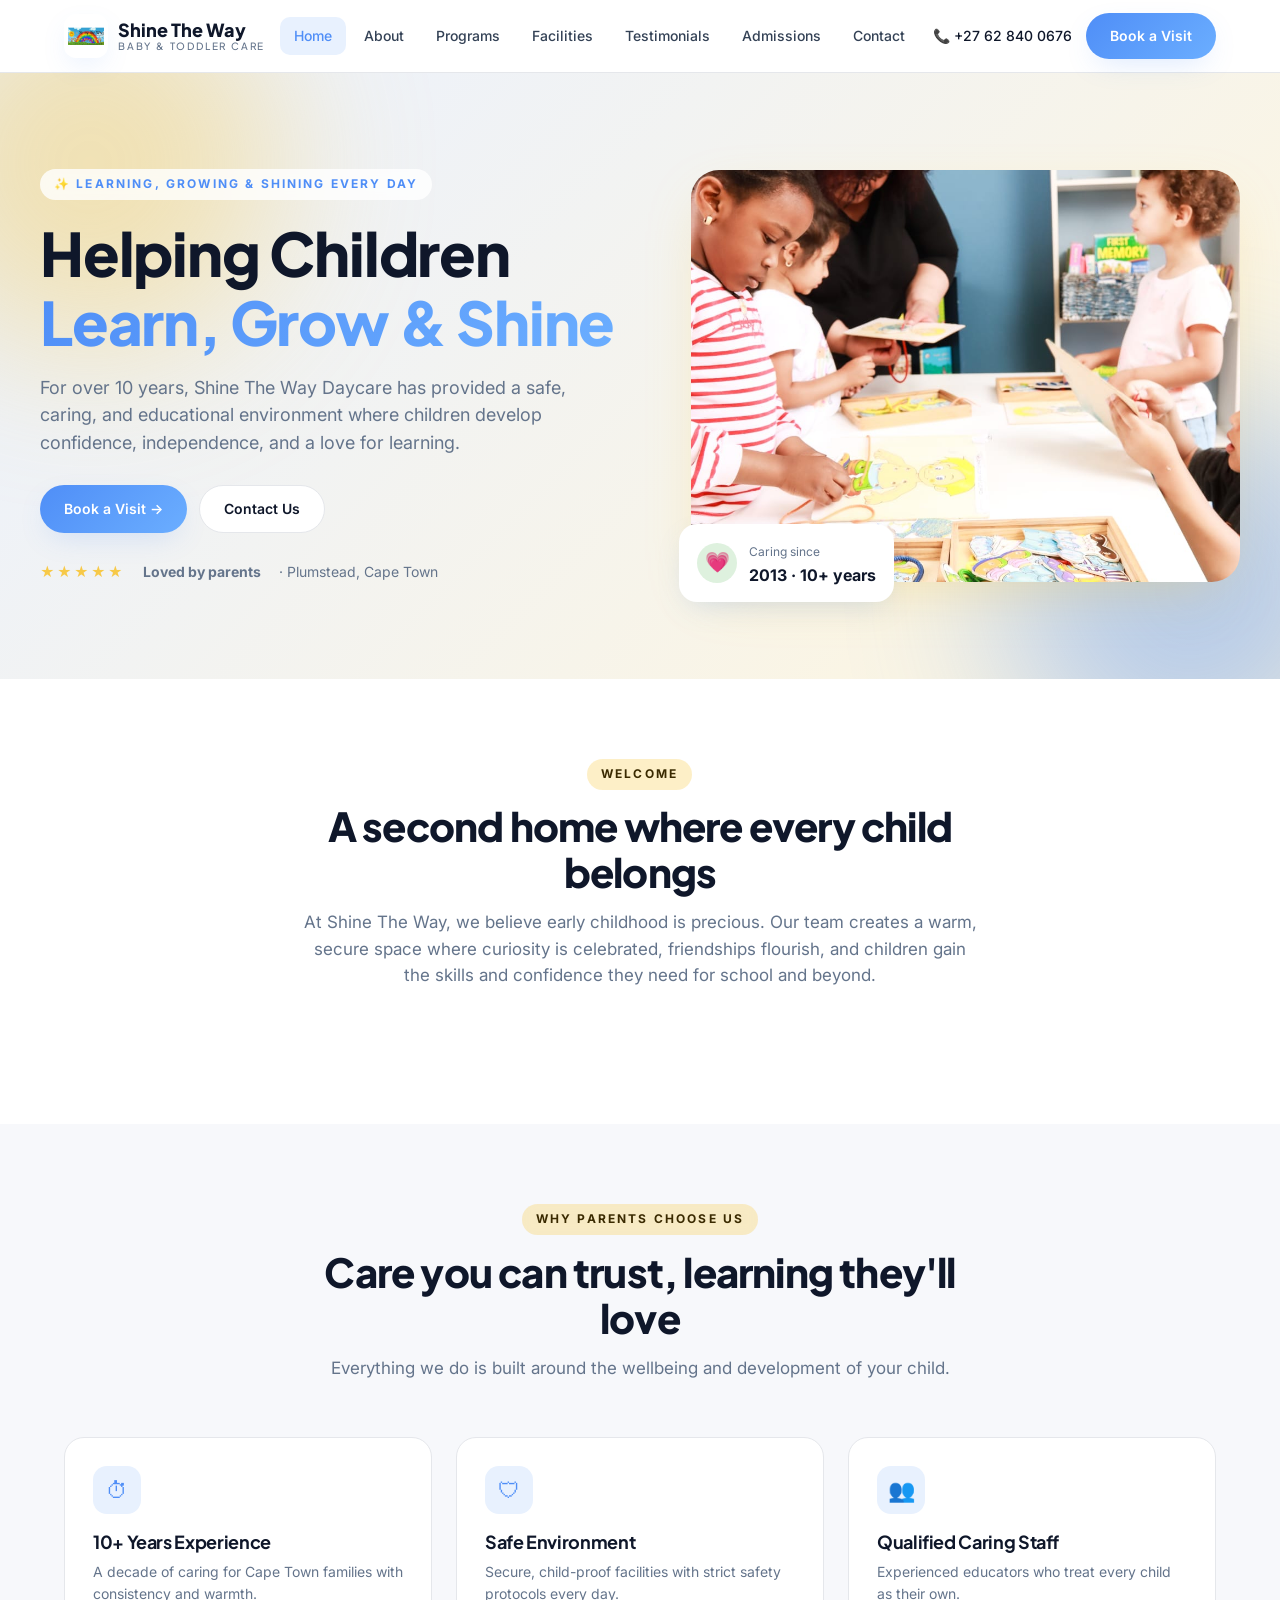
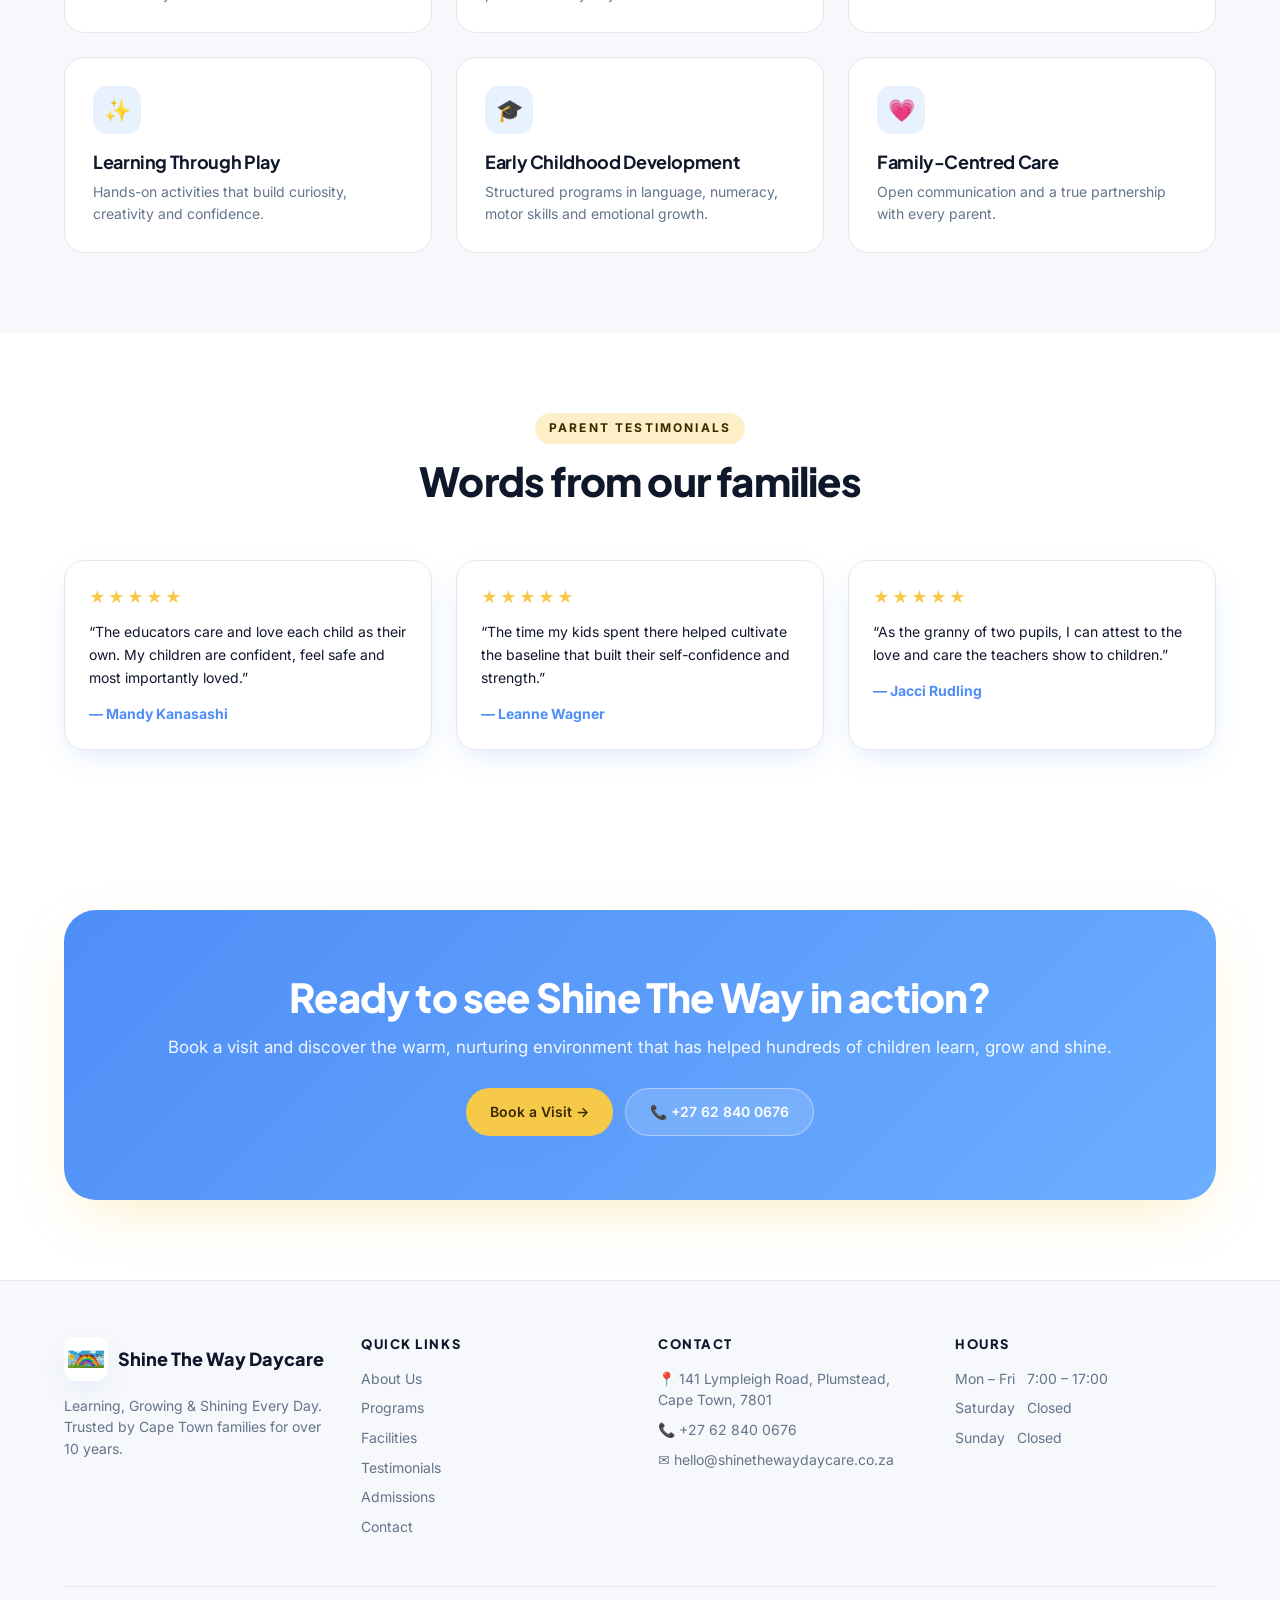
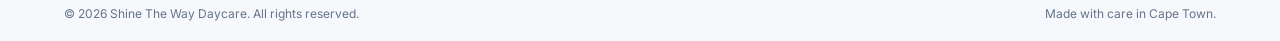
==== shine-site/index.html @ dce36528 "Add files via upload" ====
<!doctype html>
<html lang="en">
<head>
<meta charset="utf-8" />
<meta name="viewport" content="width=device-width,initial-scale=1" />
<title>Shine The Way Daycare — Learning, Growing & Shining in Cape Town</title>
<meta name="description" content="Trusted Cape Town daycare for infants, toddlers and preschoolers. 10+ years caring for children with safe spaces, qualified staff, and joyful learning." />
<link rel="icon" href="favicon.ico" />
<link rel="icon" type="image/png" sizes="32x32" href="favicon-32x32.png" />
<link rel="icon" type="image/png" sizes="16x16" href="favicon-16x16.png" />
<link rel="apple-touch-icon" href="apple-touch-icon.png" />
<link rel="preconnect" href="https://fonts.googleapis.com" />
<link rel="preconnect" href="https://fonts.gstatic.com" crossorigin />
<link href="https://fonts.googleapis.com/css2?family=Inter:wght@400;500;600;700&family=Plus+Jakarta+Sans:wght@600;700;800&display=swap" rel="stylesheet" />
<link rel="stylesheet" href="css/styles.css" />
</head>
<body>
<header class="header">
  <div class="container header-inner">
    <a href="index.html" class="brand">
      <img src="images/logo-color.png" alt="Shine The Way Daycare" />
      <span class="brand-text">Shine The Way<small>Baby &amp; Toddler Care</small></span>
    </a>
    <nav class="nav"><a href="index.html">Home</a>
<a href="about.html">About</a>
<a href="programs.html">Programs</a>
<a href="facilities.html">Facilities</a>
<a href="testimonials.html">Testimonials</a>
<a href="admissions.html">Admissions</a>
<a href="contact.html">Contact</a></nav>
    <div class="header-cta">
      <a class="tel" href="tel:+27 62 840 0676">📞 +27 62 840 0676</a>
      <a class="btn btn-primary" href="admissions.html">Book a Visit</a>
    </div>
    <button class="menu-btn" aria-label="Toggle menu">☰</button>
  </div>
  <div class="mobile-nav"><a href="index.html">Home</a>
<a href="about.html">About</a>
<a href="programs.html">Programs</a>
<a href="facilities.html">Facilities</a>
<a href="testimonials.html">Testimonials</a>
<a href="admissions.html">Admissions</a>
<a href="contact.html">Contact</a>
    <a class="btn btn-primary" href="admissions.html" style="margin-top:8px;width:100%">Book a Visit</a>
  </div>
</header>

<section class="hero">
  <div class="container hero-inner">
    <div class="reveal">
      <span class="eyebrow">✨ Learning, Growing &amp; Shining Every Day</span>
      <h1>Helping Children <span class="grad">Learn, Grow &amp; Shine</span></h1>
      <p class="lead">For over 10 years, Shine The Way Daycare has provided a safe, caring, and educational environment where children develop confidence, independence, and a love for learning.</p>
      <div class="hero-actions">
        <a class="btn btn-primary" href="admissions.html">Book a Visit →</a>
        <a class="btn btn-outline" href="contact.html">Contact Us</a>
      </div>
      <div class="hero-meta">
        <span class="stars">★★★★★</span>
        <strong>Loved by parents</strong> · Plumstead, Cape Town
      </div>
    </div>
    <div class="hero-img-wrap reveal">
      <img src="images/img_4.jpeg" alt="Happy children learning at Shine The Way Daycare" />
      <div class="hero-badge">
        <div class="dot">💗</div>
        <div><small style="color:var(--muted);font-size:12px">Caring since</small><div style="font-weight:700">2013 · 10+ years</div></div>
      </div>
    </div>
  </div>
</section>

<section class="block">
  <div class="container">
    <div class="section-head reveal">
      <span class="eyebrow">Welcome</span>
      <h2>A second home where every child belongs</h2>
      <p>At Shine The Way, we believe early childhood is precious. Our team creates a warm, secure space where curiosity is celebrated, friendships flourish, and children gain the skills and confidence they need for school and beyond.</p>
    </div>
  </div>
</section>

<section class="block alt">
  <div class="container">
    <div class="section-head reveal">
      <span class="eyebrow">Why parents choose us</span>
      <h2>Care you can trust, learning they'll love</h2>
      <p>Everything we do is built around the wellbeing and development of your child.</p>
    </div>
    <div class="grid grid-3"><div class="card reveal"><div class="icon-box">⏱</div><h3>10+ Years Experience</h3><p>A decade of caring for Cape Town families with consistency and warmth.</p></div>
<div class="card reveal"><div class="icon-box">🛡</div><h3>Safe Environment</h3><p>Secure, child-proof facilities with strict safety protocols every day.</p></div>
<div class="card reveal"><div class="icon-box">👥</div><h3>Qualified Caring Staff</h3><p>Experienced educators who treat every child as their own.</p></div>
<div class="card reveal"><div class="icon-box">✨</div><h3>Learning Through Play</h3><p>Hands-on activities that build curiosity, creativity and confidence.</p></div>
<div class="card reveal"><div class="icon-box">🎓</div><h3>Early Childhood Development</h3><p>Structured programs in language, numeracy, motor skills and emotional growth.</p></div>
<div class="card reveal"><div class="icon-box">💗</div><h3>Family-Centred Care</h3><p>Open communication and a true partnership with every parent.</p></div></div>
  </div>
</section>

<section class="block">
  <div class="container">
    <div class="section-head reveal">
      <span class="eyebrow">Parent Testimonials</span>
      <h2>Words from our families</h2>
    </div>
    <div class="grid grid-3">
      <figure class="quote reveal"><div class="stars">★★★★★</div><blockquote>“The educators care and love each child as their own. My children are confident, feel safe and most importantly loved.”</blockquote><cite>— Mandy Kanasashi</cite></figure><figure class="quote reveal"><div class="stars">★★★★★</div><blockquote>“The time my kids spent there helped cultivate the baseline that built their self-confidence and strength.”</blockquote><cite>— Leanne Wagner</cite></figure><figure class="quote reveal"><div class="stars">★★★★★</div><blockquote>“As the granny of two pupils, I can attest to the love and care the teachers show to children.”</blockquote><cite>— Jacci Rudling</cite></figure>
    </div>
  </div>
</section>
<section class="cta">
  <div class="container">
    <div class="cta-box reveal">
      <h2>Ready to see Shine The Way in action?</h2>
      <p>Book a visit and discover the warm, nurturing environment that has helped hundreds of children learn, grow and shine.</p>
      <div class="cta-actions">
        <a class="btn btn-accent" href="admissions.html">Book a Visit →</a>
        <a class="tel-btn" href="tel:+27 62 840 0676">📞 +27 62 840 0676</a>
      </div>
    </div>
  </div>
</section>
<footer>
  <div class="container">
    <div class="footer-grid">
      <div>
        <div class="brand">
          <img src="images/logo-color.png" alt="" style="width:44px;height:44px;border-radius:12px;background:#fff;padding:4px;object-fit:contain" />
          <span class="brand-text">Shine The Way Daycare</span>
        </div>
        <p style="margin-top:14px;color:var(--muted);font-size:14px">Learning, Growing &amp; Shining Every Day. Trusted by Cape Town families for over 10 years.</p>
      </div>
      <div>
        <h4>Quick Links</h4>
        <ul>
          <li><a href="about.html">About Us</a></li>
          <li><a href="programs.html">Programs</a></li>
          <li><a href="facilities.html">Facilities</a></li>
          <li><a href="testimonials.html">Testimonials</a></li>
          <li><a href="admissions.html">Admissions</a></li>
          <li><a href="contact.html">Contact</a></li>
        </ul>
      </div>
      <div>
        <h4>Contact</h4>
        <ul>
          <li>📍 141 Lympleigh Road, Plumstead, Cape Town, 7801</li>
          <li>📞 <a href="tel:+27 62 840 0676">+27 62 840 0676</a></li>
          <li>✉️ <a href="mailto:hello@shinethewaydaycare.co.za">hello@shinethewaydaycare.co.za</a></li>
        </ul>
      </div>
      <div>
        <h4>Hours</h4>
        <ul>
          <li>Mon – Fri &nbsp; 7:00 – 17:00</li>
          <li>Saturday &nbsp; Closed</li>
          <li>Sunday &nbsp; Closed</li>
        </ul>
      </div>
    </div>
    <div class="footer-bottom">
      <span>© <span id="year"></span> Shine The Way Daycare. All rights reserved.</span>
      <span>Made with care in Cape Town.</span>
    </div>
  </div>
</footer>
<script src="js/main.js"></script>
</body></html>
---- shine-site/css/styles.css ----
:root{
  --bg:#ffffff;--fg:#0f172a;--muted:#64748b;--border:#e5e7eb;
  --primary:#4F8EF7;--primary-soft:#e8f1fe;--primary-fg:#fff;
  --accent:#F7C948;--accent-fg:#3a2a00;--success:#5CB85C;
  --secondary:#f7f8fb;--card:#fff;
  --shadow-soft:0 10px 30px -10px rgba(79,142,247,.25);
  --shadow-glow:0 20px 60px -20px rgba(247,201,72,.4);
  --grad-hero:linear-gradient(135deg,#eaf1ff 0%,#fff6dd 100%);
  --grad-primary:linear-gradient(135deg,#4F8EF7,#6BAEFF);
  --grad-warm:linear-gradient(135deg,#F7C948,#F4A93B);
  --radius:16px;
}
*{box-sizing:border-box;margin:0;padding:0}
html{scroll-behavior:smooth}
body{font-family:'Inter',system-ui,sans-serif;color:var(--fg);background:var(--bg);line-height:1.55;-webkit-font-smoothing:antialiased}
h1,h2,h3,h4{font-family:'Plus Jakarta Sans','Inter',sans-serif;letter-spacing:-.02em;line-height:1.15}
img{max-width:100%;display:block}
a{color:inherit;text-decoration:none}
.container{max-width:1200px;margin:0 auto;padding:0 24px}

/* Header */
.header{position:sticky;top:0;z-index:50;background:rgba(255,255,255,.85);backdrop-filter:blur(10px);border-bottom:1px solid var(--border)}
.header-inner{display:flex;align-items:center;justify-content:space-between;height:72px}
.brand{display:flex;align-items:center;gap:10px}
.brand img{width:44px;height:44px;border-radius:12px;background:#fff;padding:4px;box-shadow:var(--shadow-soft);object-fit:contain}
.brand-text{font-family:'Plus Jakarta Sans',sans-serif;font-weight:800;font-size:18px;line-height:1.1}
.brand-text small{display:block;font-size:10px;font-weight:500;color:var(--muted);letter-spacing:.18em;text-transform:uppercase;margin-top:2px}
.nav{display:none;gap:4px}
.nav a{padding:8px 14px;border-radius:10px;font-size:14px;font-weight:500;color:#334155}
.nav a:hover,.nav a.active{background:var(--primary-soft);color:var(--primary)}
.header-cta{display:none;gap:14px;align-items:center}
.tel{display:inline-flex;gap:8px;align-items:center;font-size:14px;font-weight:500}
.btn{display:inline-flex;align-items:center;justify-content:center;gap:8px;padding:12px 24px;border-radius:999px;font-weight:600;font-size:14px;cursor:pointer;border:0;transition:transform .2s,background .2s}
.btn-primary{background:var(--grad-primary);color:#fff;box-shadow:var(--shadow-soft)}
.btn-primary:hover{transform:scale(1.04)}
.btn-accent{background:var(--accent);color:var(--accent-fg);box-shadow:var(--shadow-soft)}
.btn-outline{background:#fff;border:1px solid var(--border);color:var(--fg)}
.btn-outline:hover{background:var(--secondary)}
.menu-btn{display:inline-flex;align-items:center;justify-content:center;width:40px;height:40px;border-radius:10px;background:#fff;border:1px solid var(--border);cursor:pointer}
.mobile-nav{display:none;border-top:1px solid var(--border);padding:12px 24px;background:#fff}
.mobile-nav.open{display:block}
.mobile-nav a{display:block;padding:12px;border-radius:10px;font-weight:500}
.mobile-nav a:hover{background:var(--primary-soft);color:var(--primary)}

@media (min-width:1024px){
  .nav{display:flex}.header-cta{display:flex}.menu-btn{display:none}
}

/* Hero */
.hero{position:relative;background:var(--grad-hero);overflow:hidden}
.hero::before,.hero::after{content:"";position:absolute;width:380px;height:380px;border-radius:50%;filter:blur(80px);opacity:.4;z-index:0}
.hero::before{background:var(--accent);top:-100px;left:-100px}
.hero::after{background:var(--primary);bottom:-100px;right:-100px}
.hero-inner{position:relative;z-index:1;display:grid;gap:48px;padding:64px 0;align-items:center}
.eyebrow{display:inline-flex;align-items:center;gap:8px;background:rgba(255,255,255,.8);backdrop-filter:blur(6px);padding:6px 14px;border-radius:999px;font-size:12px;font-weight:700;letter-spacing:.18em;text-transform:uppercase;color:var(--primary)}
.hero h1{margin-top:18px;font-size:clamp(36px,5vw,60px);font-weight:800}
.hero h1 .grad{background:var(--grad-primary);-webkit-background-clip:text;background-clip:text;color:transparent}
.hero p.lead{margin-top:18px;font-size:18px;color:var(--muted);max-width:560px}
.hero-actions{margin-top:28px;display:flex;flex-wrap:wrap;gap:12px}
.hero-meta{margin-top:28px;display:flex;flex-wrap:wrap;gap:18px;align-items:center;color:var(--muted);font-size:14px}
.stars{color:var(--accent);letter-spacing:2px}
.hero-img-wrap{position:relative}
.hero-img-wrap img{aspect-ratio:4/3;width:100%;border-radius:28px;object-fit:cover;box-shadow:var(--shadow-glow)}
.hero-badge{position:absolute;bottom:-20px;left:-12px;background:#fff;padding:14px 18px;border-radius:18px;box-shadow:var(--shadow-soft);display:none;align-items:center;gap:12px}
.hero-badge .dot{width:40px;height:40px;border-radius:50%;background:rgba(92,184,92,.2);color:var(--success);display:grid;place-items:center;font-size:20px}
@media(min-width:768px){.hero-badge{display:flex}}
@media(min-width:1024px){.hero-inner{grid-template-columns:1.1fr 1fr;padding:96px 0}}

/* Sections */
section.block{padding:80px 0}
section.block.alt{background:var(--secondary)}
.section-head{text-align:center;max-width:680px;margin:0 auto 56px}
.section-head .eyebrow{background:rgba(247,201,72,.3);color:var(--accent-fg)}
.section-head h2{margin-top:14px;font-size:clamp(28px,3.5vw,40px);font-weight:800}
.section-head p{margin-top:14px;color:var(--muted);font-size:17px}

/* Grid card */
.grid{display:grid;gap:24px}
.grid-3{grid-template-columns:repeat(auto-fit,minmax(280px,1fr))}
.grid-2{grid-template-columns:repeat(auto-fit,minmax(320px,1fr))}
.card{background:var(--card);border:1px solid var(--border);border-radius:20px;padding:28px;transition:box-shadow .2s,transform .2s}
.card:hover{box-shadow:var(--shadow-soft);transform:translateY(-2px)}
.icon-box{width:48px;height:48px;border-radius:14px;background:var(--primary-soft);color:var(--primary);display:grid;place-items:center;font-size:22px}
.card h3{margin-top:18px;font-size:18px;font-weight:700}
.card p{margin-top:8px;color:var(--muted);font-size:14px}

/* Gallery */
.gallery{display:grid;grid-template-columns:repeat(2,1fr);gap:12px}
@media(min-width:768px){.gallery{grid-template-columns:repeat(3,1fr);gap:16px}}
.gallery img{aspect-ratio:1;object-fit:cover;border-radius:20px;box-shadow:var(--shadow-soft);transition:transform .4s}
.gallery img:hover{transform:scale(1.04)}

/* Testimonials */
.quote{background:#fff;border:1px solid var(--border);border-radius:20px;padding:24px;box-shadow:var(--shadow-soft)}
.quote .stars{margin-bottom:10px}
.quote blockquote{font-size:14px;line-height:1.65}
.quote cite{display:block;margin-top:14px;font-weight:700;color:var(--primary);font-style:normal;font-size:14px}

/* CTA */
.cta{padding:80px 0}
.cta-box{position:relative;overflow:hidden;background:var(--grad-primary);border-radius:32px;padding:64px 32px;text-align:center;color:#fff;box-shadow:var(--shadow-glow)}
.cta-box h2{font-size:clamp(28px,3.5vw,40px);font-weight:800}
.cta-box p{margin-top:14px;opacity:.92;font-size:17px}
.cta-actions{margin-top:28px;display:flex;flex-wrap:wrap;justify-content:center;gap:12px}
.cta-actions .tel-btn{display:inline-flex;align-items:center;gap:8px;padding:12px 24px;border-radius:999px;background:rgba(255,255,255,.15);border:1px solid rgba(255,255,255,.4);color:#fff;font-weight:600;font-size:14px;backdrop-filter:blur(8px)}

/* Footer */
footer{background:var(--secondary);border-top:1px solid var(--border);padding:56px 0 0}
.footer-grid{display:grid;gap:36px;grid-template-columns:repeat(auto-fit,minmax(220px,1fr))}
footer h4{font-family:'Plus Jakarta Sans',sans-serif;font-size:13px;font-weight:800;text-transform:uppercase;letter-spacing:.12em;margin-bottom:16px}
footer ul{list-style:none;display:flex;flex-direction:column;gap:8px;color:var(--muted);font-size:14px}
footer ul a:hover{color:var(--primary)}
.footer-bottom{border-top:1px solid var(--border);margin-top:48px;padding:18px 0;font-size:12px;color:var(--muted);display:flex;flex-wrap:wrap;gap:8px;justify-content:space-between}

/* Page hero (inner pages) */
.page-hero{background:var(--grad-hero);padding:72px 0;position:relative;overflow:hidden}
.page-hero h1{font-size:clamp(32px,5vw,56px);font-weight:800;max-width:780px}
.page-hero p{margin-top:18px;color:var(--muted);max-width:640px;font-size:18px}

/* Forms */
.form{display:grid;gap:16px;max-width:640px;margin:0 auto}
.form-row{display:grid;gap:16px;grid-template-columns:1fr}
@media(min-width:640px){.form-row{grid-template-columns:1fr 1fr}}
.field label{display:block;font-size:13px;font-weight:600;margin-bottom:6px}
.field input,.field textarea,.field select{width:100%;padding:12px 14px;border:1px solid var(--border);border-radius:12px;font-size:14px;font-family:inherit;background:#fff;color:var(--fg)}
.field input:focus,.field textarea:focus{outline:none;border-color:var(--primary);box-shadow:0 0 0 3px var(--primary-soft)}
.field .err{color:#dc2626;font-size:12px;margin-top:4px;min-height:14px}
.notice{padding:14px 18px;border-radius:12px;font-size:14px;font-weight:500;margin-bottom:16px}
.notice.ok{background:rgba(92,184,92,.15);color:#1f6c1f}
.notice.err{background:rgba(220,38,38,.12);color:#991b1b}

/* Faq */
.faq{max-width:760px;margin:0 auto;display:grid;gap:12px}
.faq details{background:#fff;border:1px solid var(--border);border-radius:16px;padding:18px 22px;transition:box-shadow .2s}
.faq details[open]{box-shadow:var(--shadow-soft)}
.faq summary{font-weight:700;cursor:pointer;list-style:none;display:flex;justify-content:space-between;align-items:center;gap:12px}
.faq summary::-webkit-details-marker{display:none}
.faq summary::after{content:"+";font-size:24px;color:var(--primary)}
.faq details[open] summary::after{content:"−"}
.faq p{color:var(--muted);font-size:14px;margin-top:10px}

/* Reveal anim */
.reveal{opacity:0;transform:translateY(20px);transition:opacity .7s ease,transform .7s ease}
.reveal.in{opacity:1;transform:none}
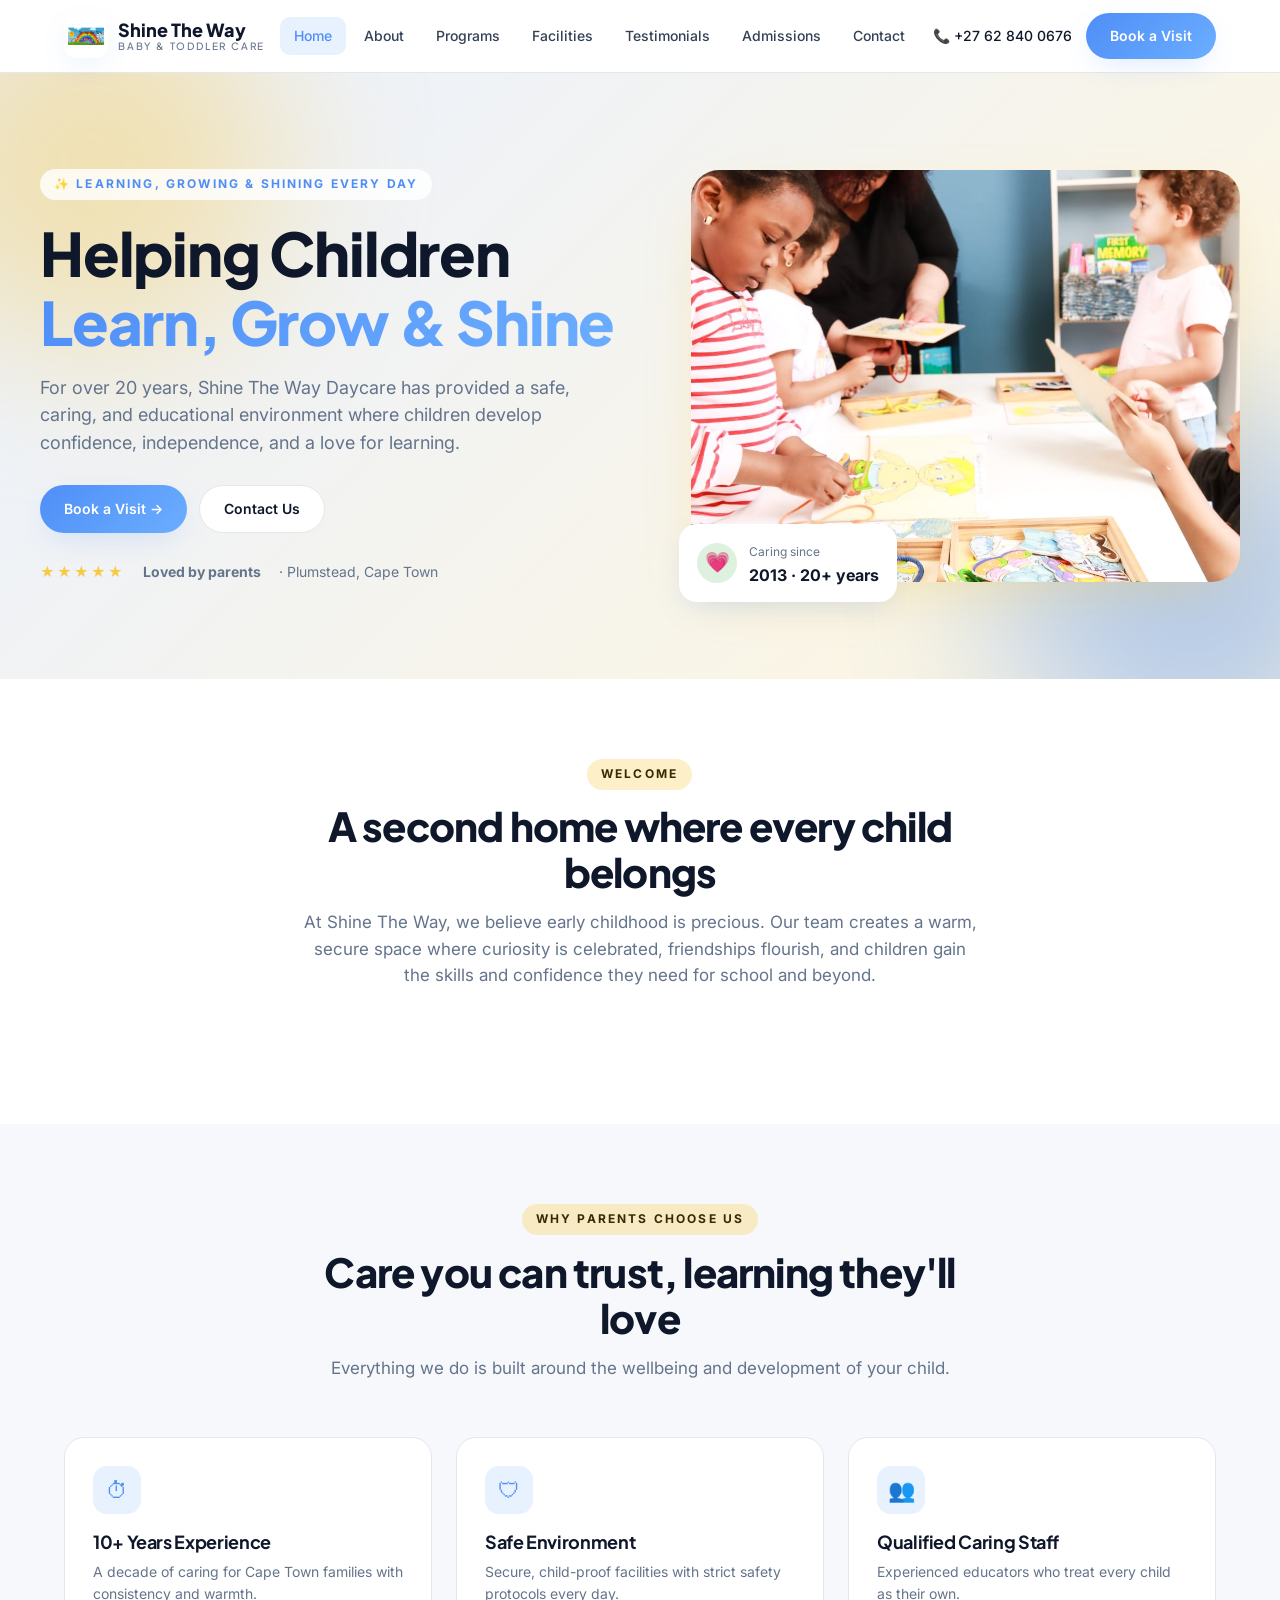
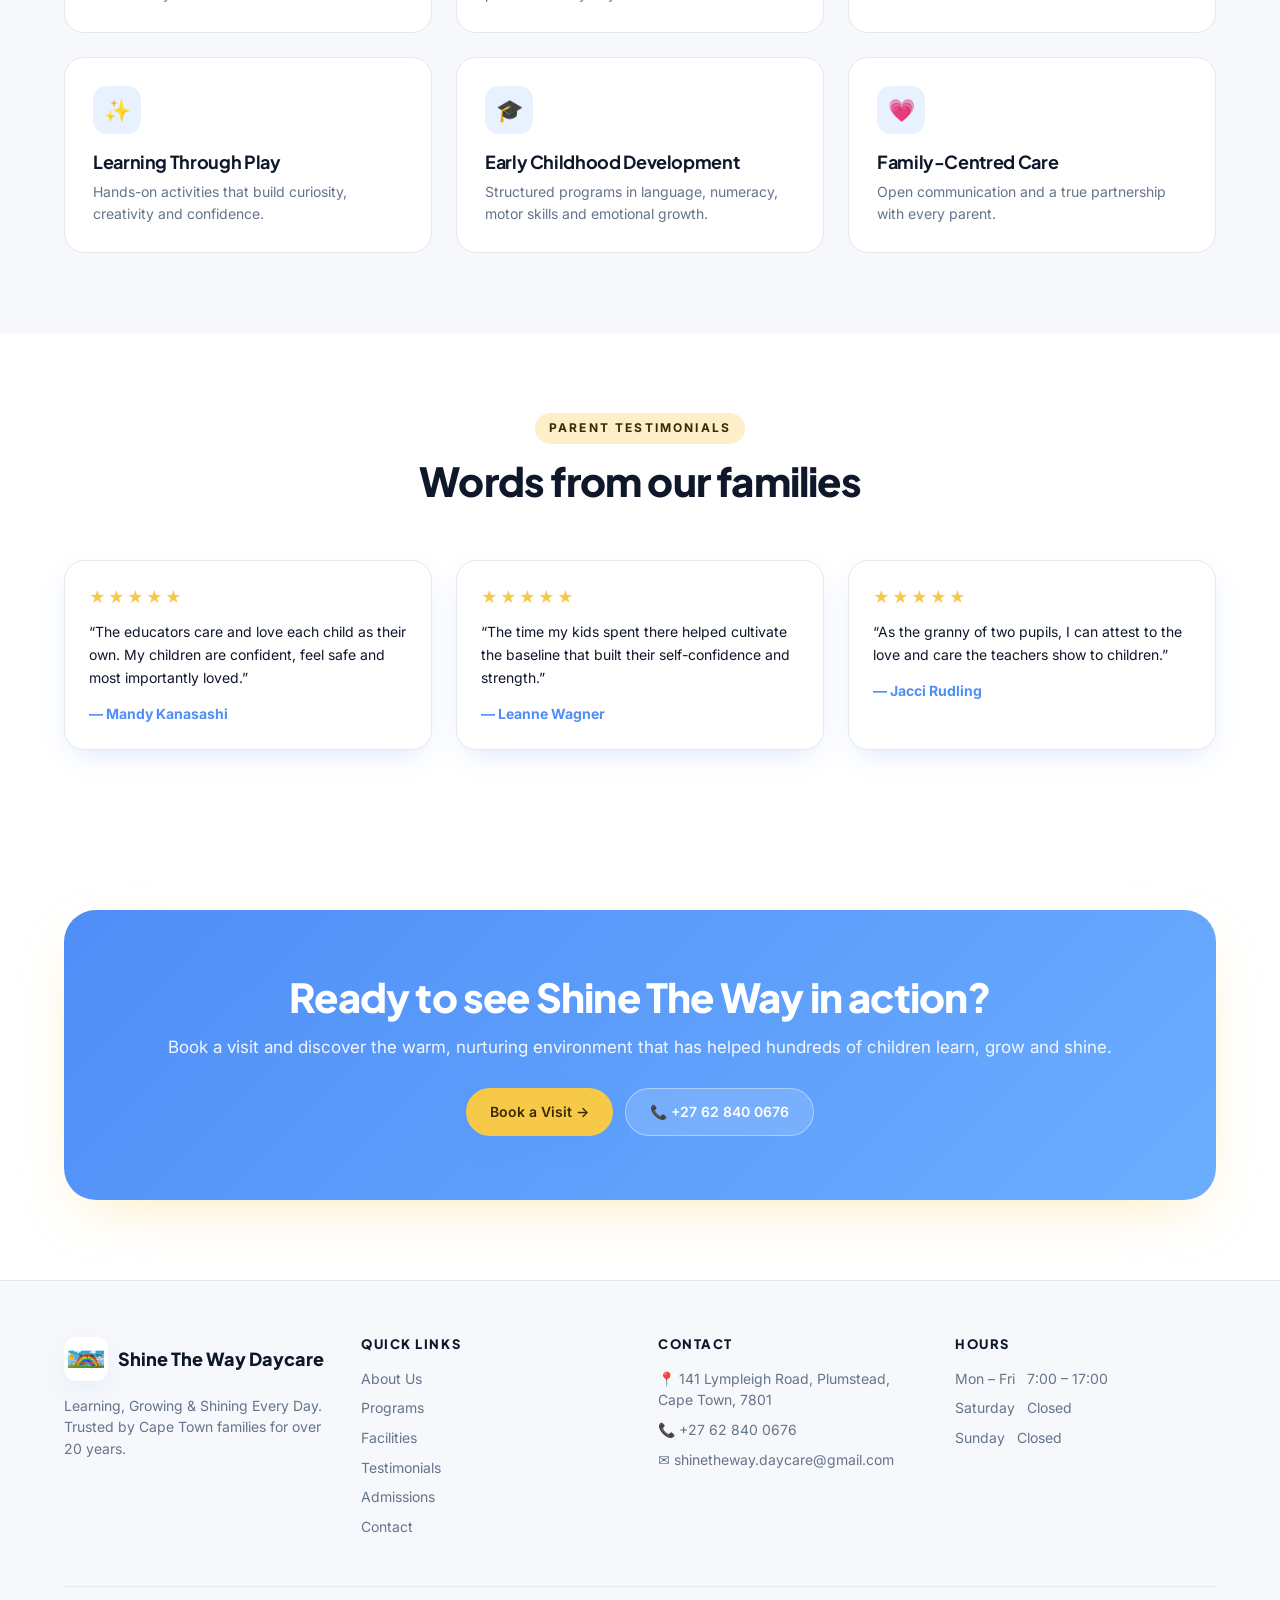
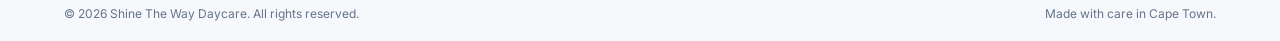
==== commit 51fe6675: "Update index.html" ====
--- a/shine-site/index.html
+++ b/shine-site/index.html
@@ -50,7 +50,7 @@
     <div class="reveal">
       <span class="eyebrow">✨ Learning, Growing &amp; Shining Every Day</span>
       <h1>Helping Children <span class="grad">Learn, Grow &amp; Shine</span></h1>
-      <p class="lead">For over 10 years, Shine The Way Daycare has provided a safe, caring, and educational environment where children develop confidence, independence, and a love for learning.</p>
+      <p class="lead">For over 20 years, Shine The Way Daycare has provided a safe, caring, and educational environment where children develop confidence, independence, and a love for learning.</p>
       <div class="hero-actions">
         <a class="btn btn-primary" href="admissions.html">Book a Visit →</a>
         <a class="btn btn-outline" href="contact.html">Contact Us</a>
@@ -64,7 +64,7 @@
       <img src="images/img_4.jpeg" alt="Happy children learning at Shine The Way Daycare" />
       <div class="hero-badge">
         <div class="dot">💗</div>
-        <div><small style="color:var(--muted);font-size:12px">Caring since</small><div style="font-weight:700">2013 · 10+ years</div></div>
+        <div><small style="color:var(--muted);font-size:12px">Caring since</small><div style="font-weight:700">2013 · 20+ years</div></div>
       </div>
     </div>
   </div>
@@ -127,7 +127,7 @@
           <img src="images/logo-color.png" alt="" style="width:44px;height:44px;border-radius:12px;background:#fff;padding:4px;object-fit:contain" />
           <span class="brand-text">Shine The Way Daycare</span>
         </div>
-        <p style="margin-top:14px;color:var(--muted);font-size:14px">Learning, Growing &amp; Shining Every Day. Trusted by Cape Town families for over 10 years.</p>
+        <p style="margin-top:14px;color:var(--muted);font-size:14px">Learning, Growing &amp; Shining Every Day. Trusted by Cape Town families for over 20 years.</p>
       </div>
       <div>
         <h4>Quick Links</h4>
@@ -145,7 +145,7 @@
         <ul>
           <li>📍 141 Lympleigh Road, Plumstead, Cape Town, 7801</li>
           <li>📞 <a href="tel:+27 62 840 0676">+27 62 840 0676</a></li>
-          <li>✉️ <a href="mailto:hello@shinethewaydaycare.co.za">hello@shinethewaydaycare.co.za</a></li>
+          <li>✉️ <a href="mailto:shinetheway.daycare@gmail.com">shinetheway.daycare@gmail.com</a></li>
         </ul>
       </div>
       <div>
@@ -164,4 +164,4 @@
   </div>
 </footer>
 <script src="js/main.js"></script>
-</body></html>+</body></html>
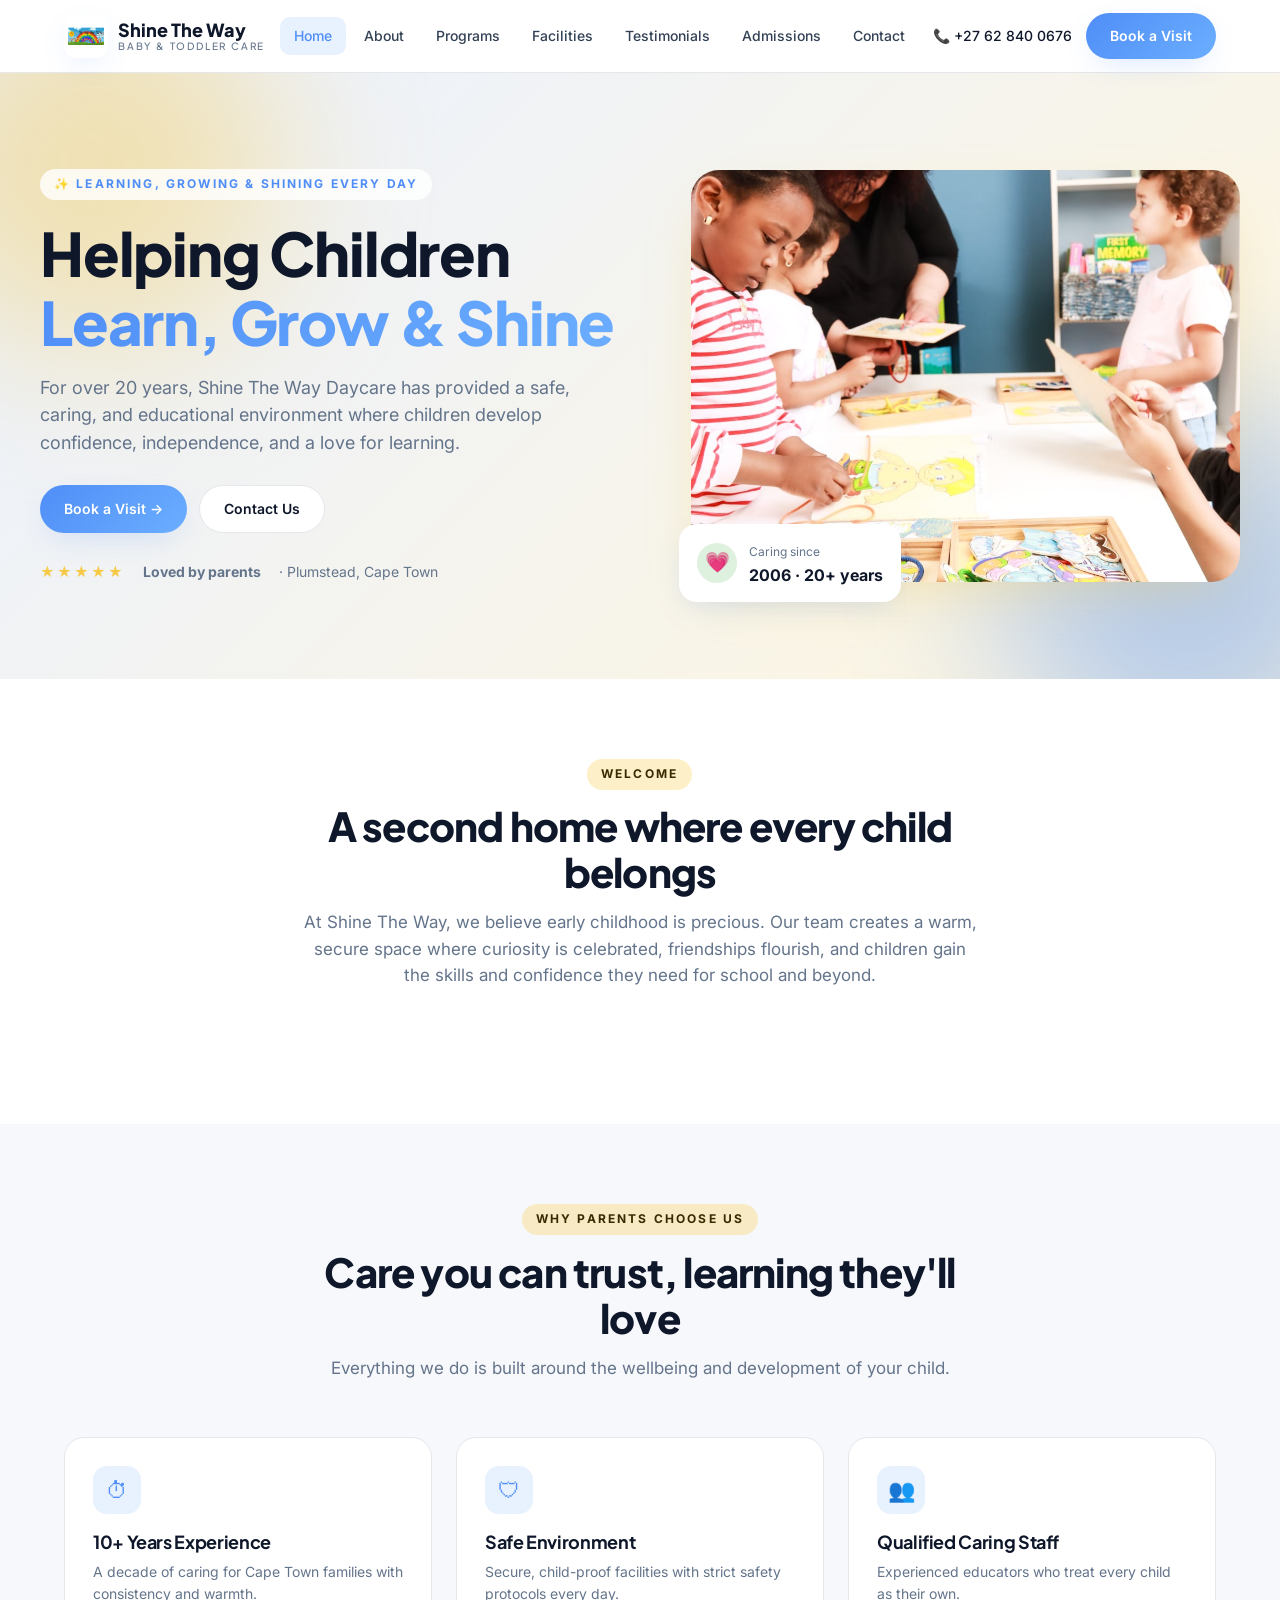
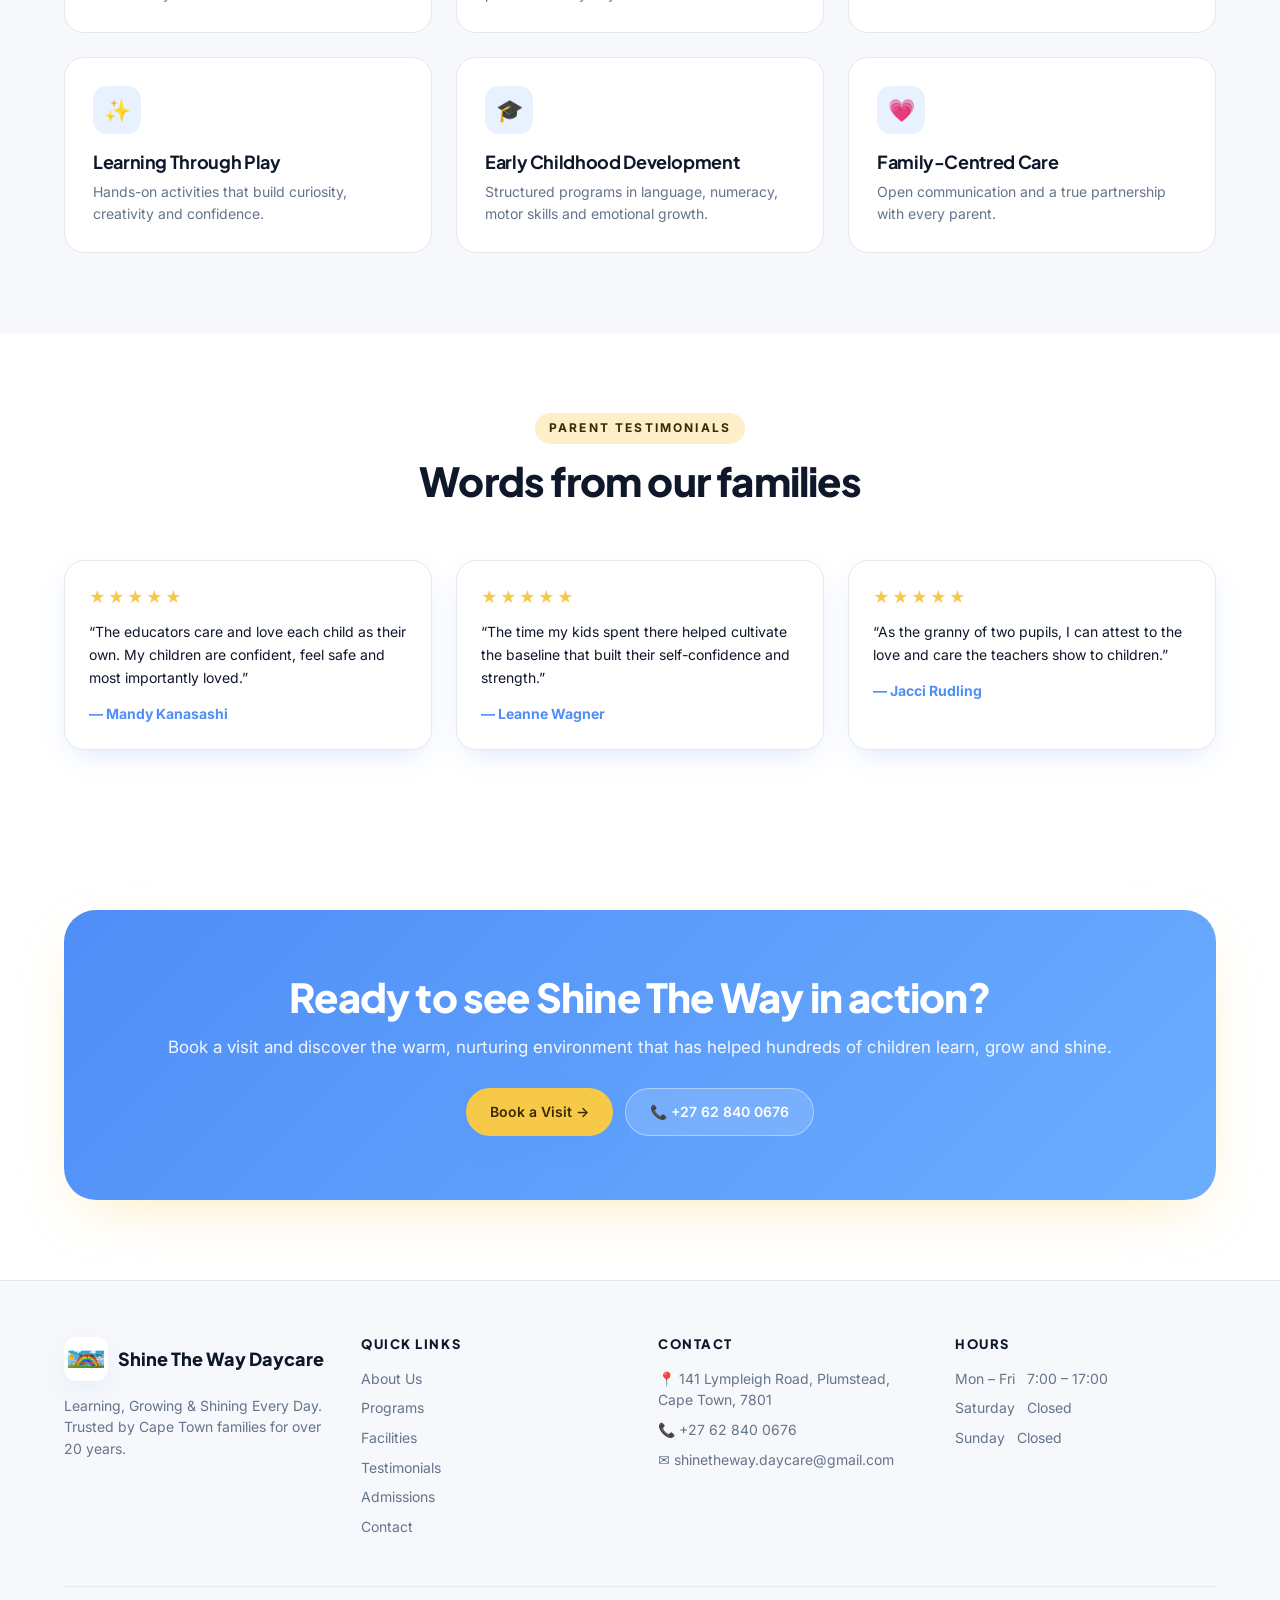
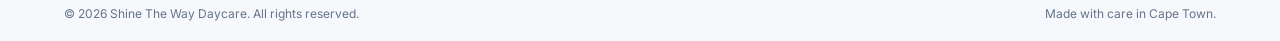
==== commit 1461f49f: "Update index.html" ====
--- a/shine-site/index.html
+++ b/shine-site/index.html
@@ -4,7 +4,7 @@
 <meta charset="utf-8" />
 <meta name="viewport" content="width=device-width,initial-scale=1" />
 <title>Shine The Way Daycare — Learning, Growing & Shining in Cape Town</title>
-<meta name="description" content="Trusted Cape Town daycare for infants, toddlers and preschoolers. 10+ years caring for children with safe spaces, qualified staff, and joyful learning." />
+<meta name="description" content="Trusted Cape Town daycare for infants, toddlers and preschoolers. 20+ years caring for children with safe spaces, qualified staff, and joyful learning." />
 <link rel="icon" href="favicon.ico" />
 <link rel="icon" type="image/png" sizes="32x32" href="favicon-32x32.png" />
 <link rel="icon" type="image/png" sizes="16x16" href="favicon-16x16.png" />
@@ -64,7 +64,7 @@
       <img src="images/img_4.jpeg" alt="Happy children learning at Shine The Way Daycare" />
       <div class="hero-badge">
         <div class="dot">💗</div>
-        <div><small style="color:var(--muted);font-size:12px">Caring since</small><div style="font-weight:700">2013 · 20+ years</div></div>
+        <div><small style="color:var(--muted);font-size:12px">Caring since</small><div style="font-weight:700">2006 · 20+ years</div></div>
       </div>
     </div>
   </div>
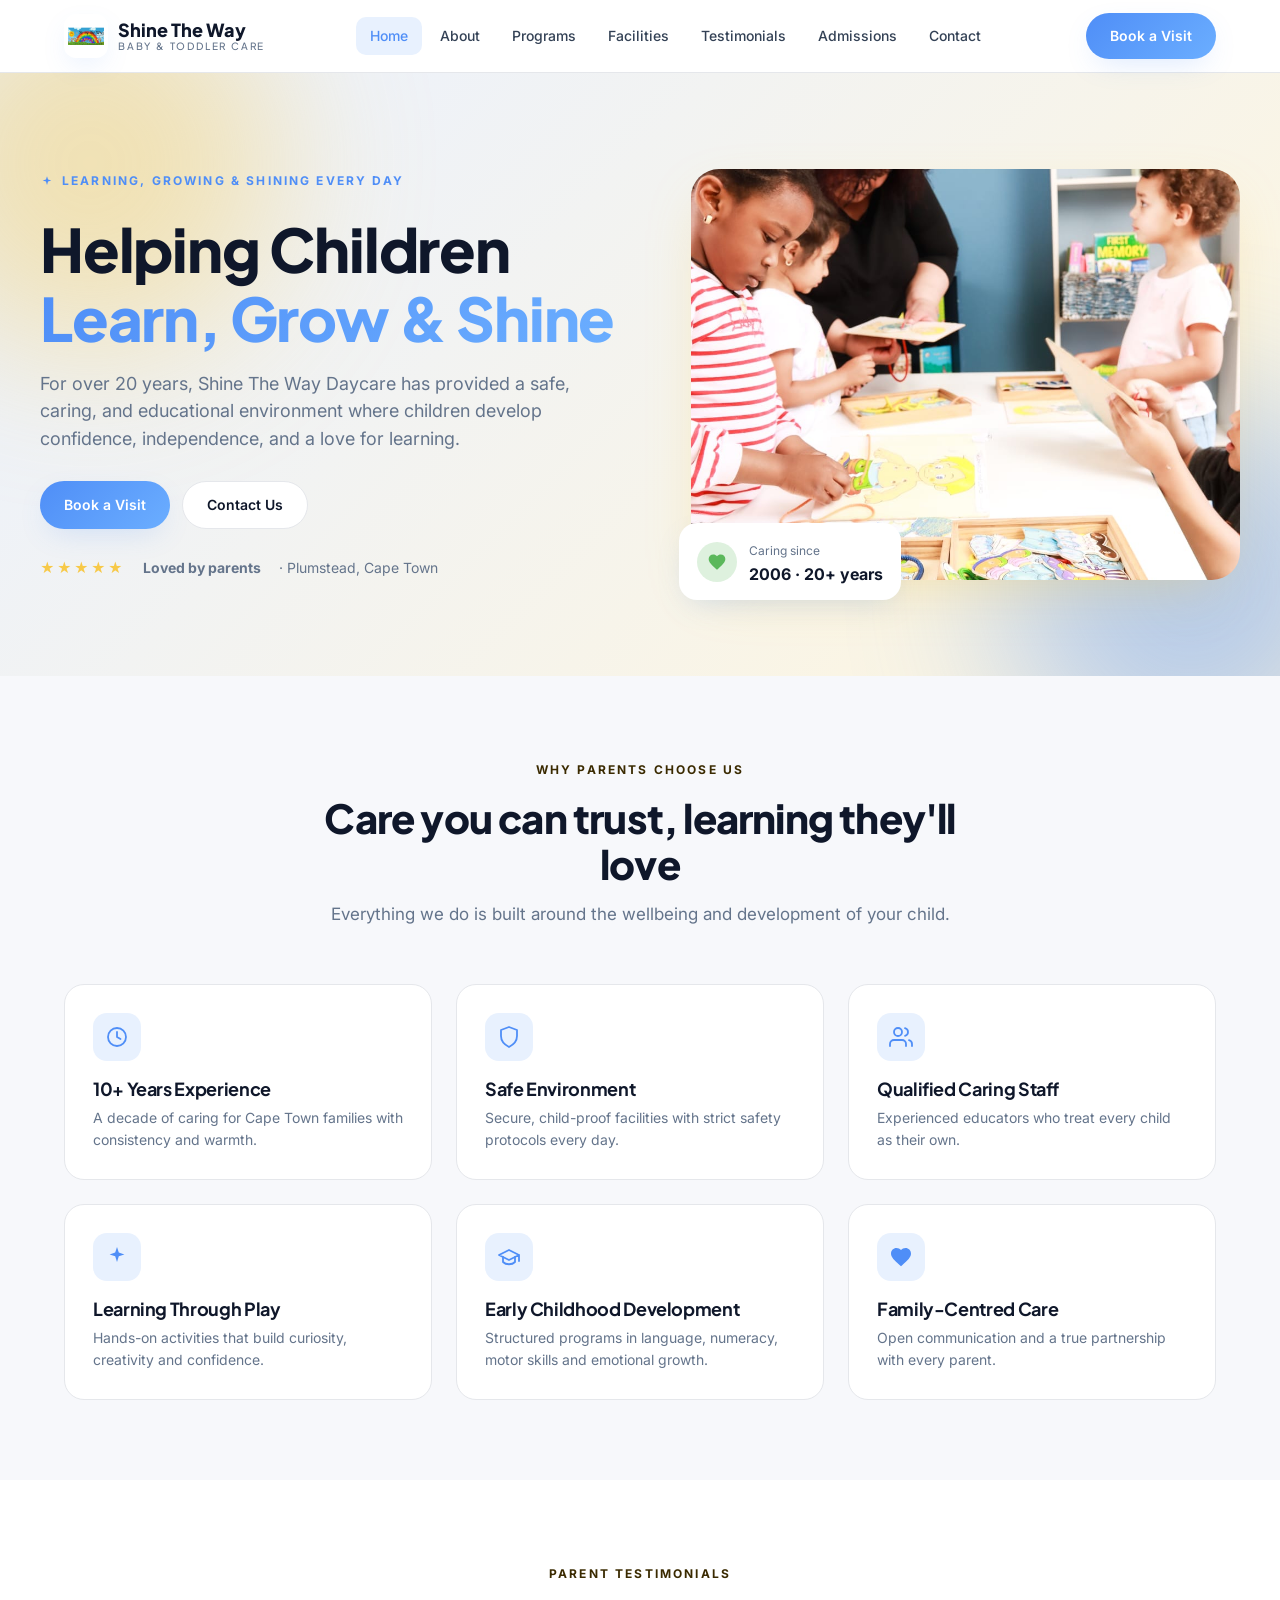
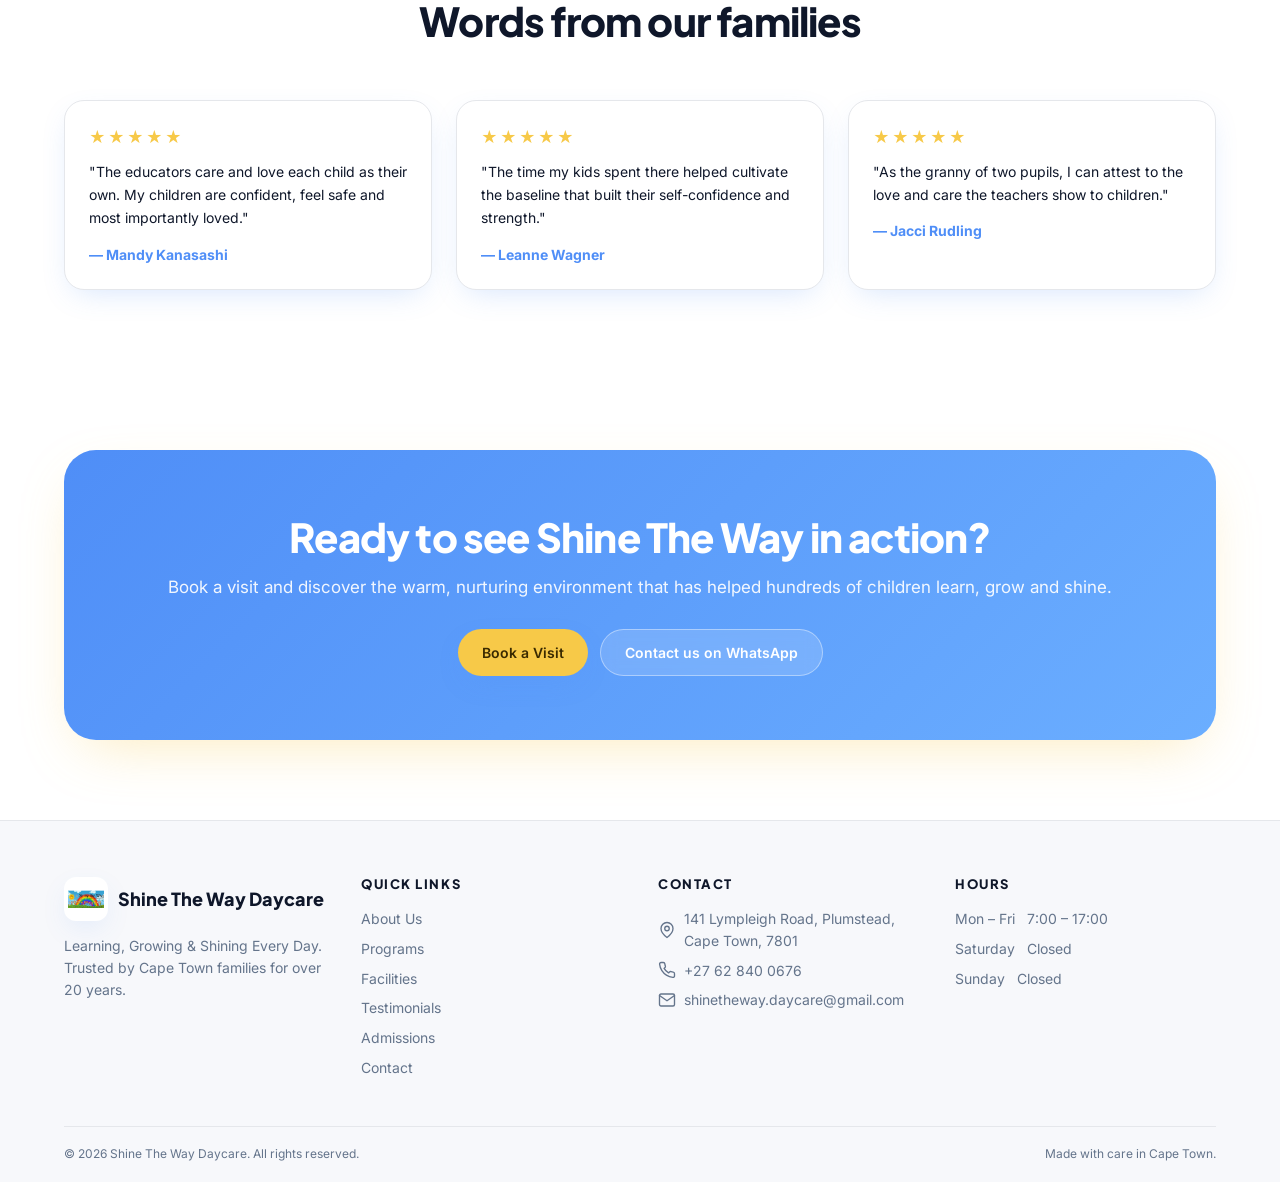
==== commit e5dc6edd: "Restore and update site: SVG icons, no phone button, WhatsApp CTA, no Welcome section, no eyebrow pi" ====
--- a/shine-site/index.html
+++ b/shine-site/index.html
@@ -29,10 +29,9 @@
 <a href="admissions.html">Admissions</a>
 <a href="contact.html">Contact</a></nav>
     <div class="header-cta">
-      <a class="tel" href="tel:+27 62 840 0676">📞 +27 62 840 0676</a>
       <a class="btn btn-primary" href="admissions.html">Book a Visit</a>
     </div>
-    <button class="menu-btn" aria-label="Toggle menu">☰</button>
+    <button class="menu-btn" aria-label="Toggle menu"><svg viewBox="0 0 24 24" width="20" height="20" fill="none" stroke="currentColor" stroke-width="1.8" stroke-linecap="round" stroke-linejoin="round"><line x1="3" y1="6" x2="21" y2="6"/><line x1="3" y1="12" x2="21" y2="12"/><line x1="3" y1="18" x2="21" y2="18"/></svg></button>
   </div>
   <div class="mobile-nav"><a href="index.html">Home</a>
 <a href="about.html">About</a>
@@ -48,11 +47,11 @@
 <section class="hero">
   <div class="container hero-inner">
     <div class="reveal">
-      <span class="eyebrow">✨ Learning, Growing &amp; Shining Every Day</span>
+      <span class="eyebrow"><svg viewBox="0 0 24 24" width="14" height="14" fill="currentColor" stroke="none"><path d="M12 2l1.8 5.6L19.4 9.4 13.8 11.2 12 17l-1.8-5.8L4.6 9.4l5.6-1.8z"/></svg> Learning, Growing &amp; Shining Every Day</span>
       <h1>Helping Children <span class="grad">Learn, Grow &amp; Shine</span></h1>
       <p class="lead">For over 20 years, Shine The Way Daycare has provided a safe, caring, and educational environment where children develop confidence, independence, and a love for learning.</p>
       <div class="hero-actions">
-        <a class="btn btn-primary" href="admissions.html">Book a Visit →</a>
+        <a class="btn btn-primary" href="admissions.html">Book a Visit</a>
         <a class="btn btn-outline" href="contact.html">Contact Us</a>
       </div>
       <div class="hero-meta">
@@ -63,19 +62,9 @@
     <div class="hero-img-wrap reveal">
       <img src="images/img_4.jpeg" alt="Happy children learning at Shine The Way Daycare" />
       <div class="hero-badge">
-        <div class="dot">💗</div>
+        <div class="dot"><svg viewBox="0 0 24 24" width="22" height="22" fill="currentColor" stroke="none"><path d="M12 21.35l-1.45-1.32C5.4 15.36 2 12.28 2 8.5 2 5.42 4.42 3 7.5 3c1.74 0 3.41.81 4.5 2.09C13.09 3.81 14.76 3 16.5 3 19.58 3 22 5.42 22 8.5c0 3.78-3.4 6.86-8.55 11.54L12 21.35z"/></svg></div>
         <div><small style="color:var(--muted);font-size:12px">Caring since</small><div style="font-weight:700">2006 · 20+ years</div></div>
       </div>
-    </div>
-  </div>
-</section>
-
-<section class="block">
-  <div class="container">
-    <div class="section-head reveal">
-      <span class="eyebrow">Welcome</span>
-      <h2>A second home where every child belongs</h2>
-      <p>At Shine The Way, we believe early childhood is precious. Our team creates a warm, secure space where curiosity is celebrated, friendships flourish, and children gain the skills and confidence they need for school and beyond.</p>
     </div>
   </div>
 </section>
@@ -87,12 +76,12 @@
       <h2>Care you can trust, learning they'll love</h2>
       <p>Everything we do is built around the wellbeing and development of your child.</p>
     </div>
-    <div class="grid grid-3"><div class="card reveal"><div class="icon-box">⏱</div><h3>10+ Years Experience</h3><p>A decade of caring for Cape Town families with consistency and warmth.</p></div>
-<div class="card reveal"><div class="icon-box">🛡</div><h3>Safe Environment</h3><p>Secure, child-proof facilities with strict safety protocols every day.</p></div>
-<div class="card reveal"><div class="icon-box">👥</div><h3>Qualified Caring Staff</h3><p>Experienced educators who treat every child as their own.</p></div>
-<div class="card reveal"><div class="icon-box">✨</div><h3>Learning Through Play</h3><p>Hands-on activities that build curiosity, creativity and confidence.</p></div>
-<div class="card reveal"><div class="icon-box">🎓</div><h3>Early Childhood Development</h3><p>Structured programs in language, numeracy, motor skills and emotional growth.</p></div>
-<div class="card reveal"><div class="icon-box">💗</div><h3>Family-Centred Care</h3><p>Open communication and a true partnership with every parent.</p></div></div>
+    <div class="grid grid-3"><div class="card reveal"><div class="icon-box"><svg viewBox="0 0 24 24" width="24" height="24" fill="none" stroke="currentColor" stroke-width="1.8" stroke-linecap="round" stroke-linejoin="round"><circle cx="12" cy="12" r="9"/><path d="M12 7v5l3.5 2"/></svg></div><h3>10+ Years Experience</h3><p>A decade of caring for Cape Town families with consistency and warmth.</p></div>
+<div class="card reveal"><div class="icon-box"><svg viewBox="0 0 24 24" width="24" height="24" fill="none" stroke="currentColor" stroke-width="1.8" stroke-linecap="round" stroke-linejoin="round"><path d="M12 2 4 5v6c0 5 3.4 8.6 8 11 4.6-2.4 8-6 8-11V5z"/></svg></div><h3>Safe Environment</h3><p>Secure, child-proof facilities with strict safety protocols every day.</p></div>
+<div class="card reveal"><div class="icon-box"><svg viewBox="0 0 24 24" width="24" height="24" fill="none" stroke="currentColor" stroke-width="1.8" stroke-linecap="round" stroke-linejoin="round"><path d="M17 21v-2a4 4 0 0 0-4-4H5a4 4 0 0 0-4 4v2"/><circle cx="9" cy="7" r="4"/><path d="M23 21v-2a4 4 0 0 0-3-3.87"/><path d="M16 3.13a4 4 0 0 1 0 7.75"/></svg></div><h3>Qualified Caring Staff</h3><p>Experienced educators who treat every child as their own.</p></div>
+<div class="card reveal"><div class="icon-box"><svg viewBox="0 0 24 24" width="24" height="24" fill="currentColor" stroke="none"><path d="M12 2l1.8 5.6L19.4 9.4 13.8 11.2 12 17l-1.8-5.8L4.6 9.4l5.6-1.8z"/></svg></div><h3>Learning Through Play</h3><p>Hands-on activities that build curiosity, creativity and confidence.</p></div>
+<div class="card reveal"><div class="icon-box"><svg viewBox="0 0 24 24" width="24" height="24" fill="none" stroke="currentColor" stroke-width="1.8" stroke-linecap="round" stroke-linejoin="round"><path d="M22 10v6M2 10l10-5 10 5-10 5z"/><path d="M6 12v5c3 3 9 3 12 0v-5"/></svg></div><h3>Early Childhood Development</h3><p>Structured programs in language, numeracy, motor skills and emotional growth.</p></div>
+<div class="card reveal"><div class="icon-box"><svg viewBox="0 0 24 24" width="24" height="24" fill="currentColor" stroke="none"><path d="M12 21.35l-1.45-1.32C5.4 15.36 2 12.28 2 8.5 2 5.42 4.42 3 7.5 3c1.74 0 3.41.81 4.5 2.09C13.09 3.81 14.76 3 16.5 3 19.58 3 22 5.42 22 8.5c0 3.78-3.4 6.86-8.55 11.54L12 21.35z"/></svg></div><h3>Family-Centred Care</h3><p>Open communication and a true partnership with every parent.</p></div></div>
   </div>
 </section>
 
@@ -103,7 +92,7 @@
       <h2>Words from our families</h2>
     </div>
     <div class="grid grid-3">
-      <figure class="quote reveal"><div class="stars">★★★★★</div><blockquote>“The educators care and love each child as their own. My children are confident, feel safe and most importantly loved.”</blockquote><cite>— Mandy Kanasashi</cite></figure><figure class="quote reveal"><div class="stars">★★★★★</div><blockquote>“The time my kids spent there helped cultivate the baseline that built their self-confidence and strength.”</blockquote><cite>— Leanne Wagner</cite></figure><figure class="quote reveal"><div class="stars">★★★★★</div><blockquote>“As the granny of two pupils, I can attest to the love and care the teachers show to children.”</blockquote><cite>— Jacci Rudling</cite></figure>
+      <figure class="quote reveal"><div class="stars">★★★★★</div><blockquote>"The educators care and love each child as their own. My children are confident, feel safe and most importantly loved."</blockquote><cite>— Mandy Kanasashi</cite></figure><figure class="quote reveal"><div class="stars">★★★★★</div><blockquote>"The time my kids spent there helped cultivate the baseline that built their self-confidence and strength."</blockquote><cite>— Leanne Wagner</cite></figure><figure class="quote reveal"><div class="stars">★★★★★</div><blockquote>"As the granny of two pupils, I can attest to the love and care the teachers show to children."</blockquote><cite>— Jacci Rudling</cite></figure>
     </div>
   </div>
 </section>
@@ -113,8 +102,8 @@
       <h2>Ready to see Shine The Way in action?</h2>
       <p>Book a visit and discover the warm, nurturing environment that has helped hundreds of children learn, grow and shine.</p>
       <div class="cta-actions">
-        <a class="btn btn-accent" href="admissions.html">Book a Visit →</a>
-        <a class="tel-btn" href="tel:+27 62 840 0676">📞 +27 62 840 0676</a>
+        <a class="btn btn-accent" href="contact.html">Book a Visit</a>
+        <a class="tel-btn" href="https://wa.me/27628400676">Contact us on WhatsApp</a>
       </div>
     </div>
   </div>
@@ -143,9 +132,9 @@
       <div>
         <h4>Contact</h4>
         <ul>
-          <li>📍 141 Lympleigh Road, Plumstead, Cape Town, 7801</li>
-          <li>📞 <a href="tel:+27 62 840 0676">+27 62 840 0676</a></li>
-          <li>✉️ <a href="mailto:shinetheway.daycare@gmail.com">shinetheway.daycare@gmail.com</a></li>
+          <li><svg viewBox="0 0 24 24" width="18" height="18" fill="none" stroke="currentColor" stroke-width="1.8" stroke-linecap="round" stroke-linejoin="round"><path d="M20 10c0 6-8 12-8 12s-8-6-8-12a8 8 0 0 1 16 0z"/><circle cx="12" cy="10" r="3"/></svg> 141 Lympleigh Road, Plumstead, Cape Town, 7801</li>
+          <li><svg viewBox="0 0 24 24" width="18" height="18" fill="none" stroke="currentColor" stroke-width="1.8" stroke-linecap="round" stroke-linejoin="round"><path d="M22 16.92v3a2 2 0 0 1-2.18 2 19.79 19.79 0 0 1-8.63-3.07 19.5 19.5 0 0 1-6-6 19.79 19.79 0 0 1-3.07-8.67A2 2 0 0 1 4.11 2h3a2 2 0 0 1 2 1.72c.127.96.361 1.903.7 2.81a2 2 0 0 1-.45 2.11L8.09 9.91a16 16 0 0 0 6 6l1.27-1.27a2 2 0 0 1 2.11-.45c.907.339 1.85.573 2.81.7A2 2 0 0 1 22 16.92z"/></svg> <a href="tel:+27 62 840 0676">+27 62 840 0676</a></li>
+          <li><svg viewBox="0 0 24 24" width="18" height="18" fill="none" stroke="currentColor" stroke-width="1.8" stroke-linecap="round" stroke-linejoin="round"><rect x="2" y="4" width="20" height="16" rx="2"/><path d="m2 6 10 7 10-7"/></svg> <a href="mailto:shinetheway.daycare@gmail.com">shinetheway.daycare@gmail.com</a></li>
         </ul>
       </div>
       <div>
--- a/shine-site/css/styles.css
+++ b/shine-site/css/styles.css
@@ -52,7 +52,8 @@
 .hero::before{background:var(--accent);top:-100px;left:-100px}
 .hero::after{background:var(--primary);bottom:-100px;right:-100px}
 .hero-inner{position:relative;z-index:1;display:grid;gap:48px;padding:64px 0;align-items:center}
-.eyebrow{display:inline-flex;align-items:center;gap:8px;background:rgba(255,255,255,.8);backdrop-filter:blur(6px);padding:6px 14px;border-radius:999px;font-size:12px;font-weight:700;letter-spacing:.18em;text-transform:uppercase;color:var(--primary)}
+.eyebrow{display:inline-flex;align-items:center;gap:8px;font-size:12px;font-weight:700;letter-spacing:.18em;text-transform:uppercase;color:var(--primary)}
+.eyebrow svg{flex-shrink:0}
 .hero h1{margin-top:18px;font-size:clamp(36px,5vw,60px);font-weight:800}
 .hero h1 .grad{background:var(--grad-primary);-webkit-background-clip:text;background-clip:text;color:transparent}
 .hero p.lead{margin-top:18px;font-size:18px;color:var(--muted);max-width:560px}
@@ -63,6 +64,7 @@
 .hero-img-wrap img{aspect-ratio:4/3;width:100%;border-radius:28px;object-fit:cover;box-shadow:var(--shadow-glow)}
 .hero-badge{position:absolute;bottom:-20px;left:-12px;background:#fff;padding:14px 18px;border-radius:18px;box-shadow:var(--shadow-soft);display:none;align-items:center;gap:12px}
 .hero-badge .dot{width:40px;height:40px;border-radius:50%;background:rgba(92,184,92,.2);color:var(--success);display:grid;place-items:center;font-size:20px}
+.hero-badge .dot svg{width:20px;height:20px}
 @media(min-width:768px){.hero-badge{display:flex}}
 @media(min-width:1024px){.hero-inner{grid-template-columns:1.1fr 1fr;padding:96px 0}}
 
@@ -70,7 +72,7 @@
 section.block{padding:80px 0}
 section.block.alt{background:var(--secondary)}
 .section-head{text-align:center;max-width:680px;margin:0 auto 56px}
-.section-head .eyebrow{background:rgba(247,201,72,.3);color:var(--accent-fg)}
+.section-head .eyebrow{color:var(--accent-fg)}
 .section-head h2{margin-top:14px;font-size:clamp(28px,3.5vw,40px);font-weight:800}
 .section-head p{margin-top:14px;color:var(--muted);font-size:17px}
 
@@ -81,6 +83,7 @@
 .card{background:var(--card);border:1px solid var(--border);border-radius:20px;padding:28px;transition:box-shadow .2s,transform .2s}
 .card:hover{box-shadow:var(--shadow-soft);transform:translateY(-2px)}
 .icon-box{width:48px;height:48px;border-radius:14px;background:var(--primary-soft);color:var(--primary);display:grid;place-items:center;font-size:22px}
+.icon-box svg{width:24px;height:24px}
 .card h3{margin-top:18px;font-size:18px;font-weight:700}
 .card p{margin-top:8px;color:var(--muted);font-size:14px}
 
@@ -109,6 +112,8 @@
 .footer-grid{display:grid;gap:36px;grid-template-columns:repeat(auto-fit,minmax(220px,1fr))}
 footer h4{font-family:'Plus Jakarta Sans',sans-serif;font-size:13px;font-weight:800;text-transform:uppercase;letter-spacing:.12em;margin-bottom:16px}
 footer ul{list-style:none;display:flex;flex-direction:column;gap:8px;color:var(--muted);font-size:14px}
+footer ul li{display:flex;align-items:center;gap:8px}
+footer ul li svg{flex-shrink:0}
 footer ul a:hover{color:var(--primary)}
 .footer-bottom{border-top:1px solid var(--border);margin-top:48px;padding:18px 0;font-size:12px;color:var(--muted);display:flex;flex-wrap:wrap;gap:8px;justify-content:space-between}
 
